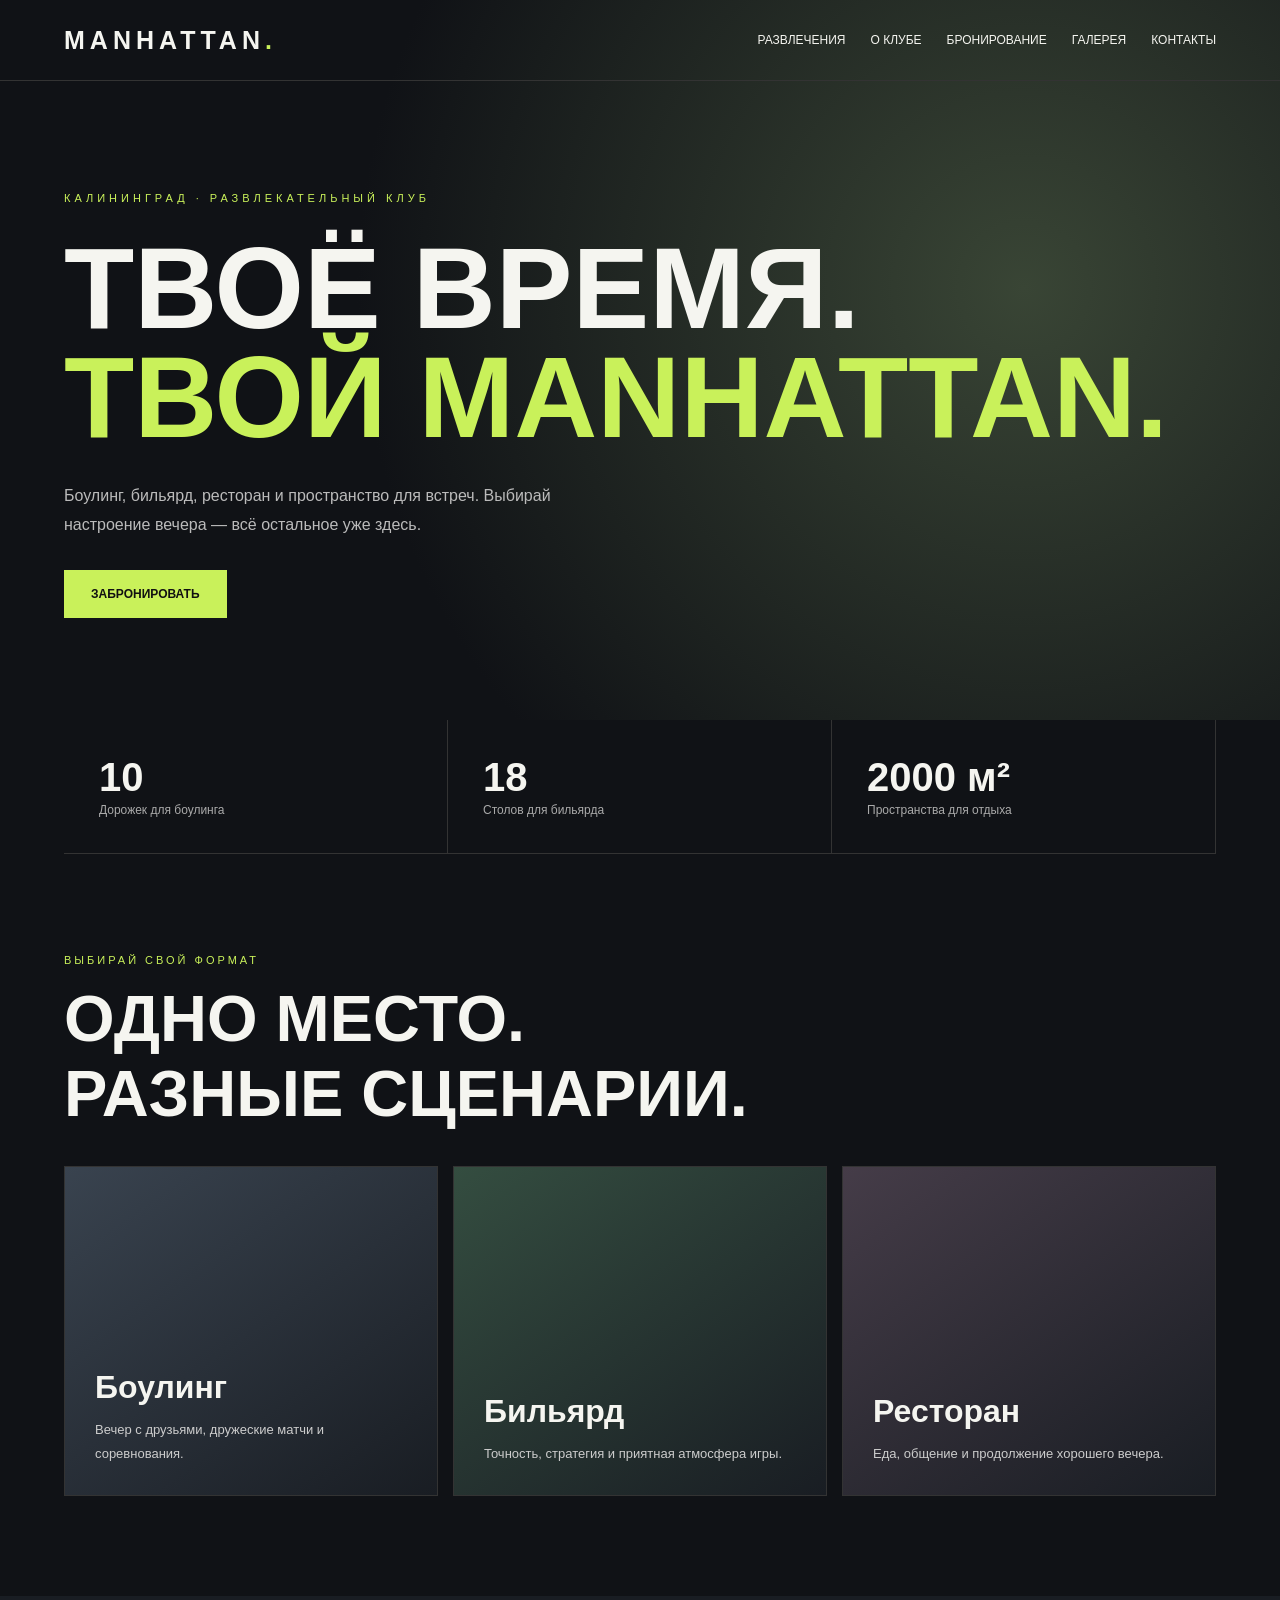
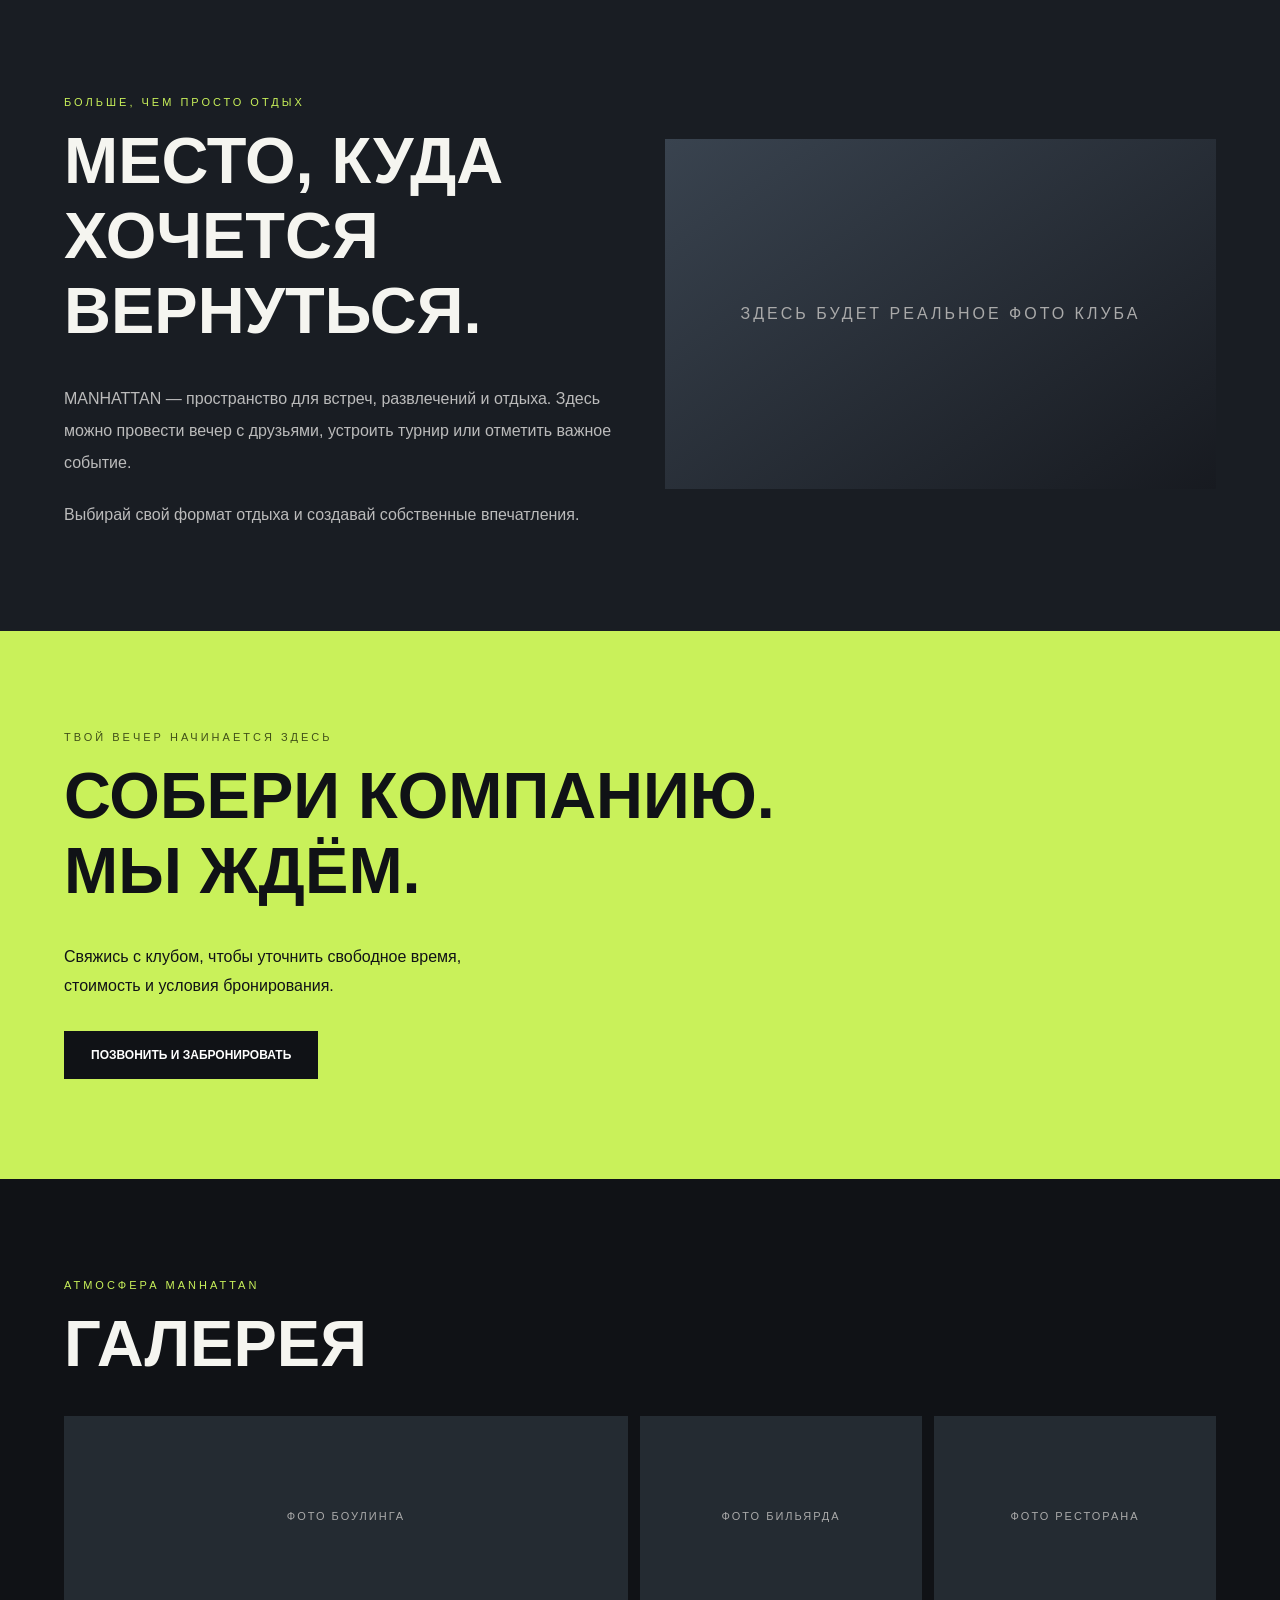
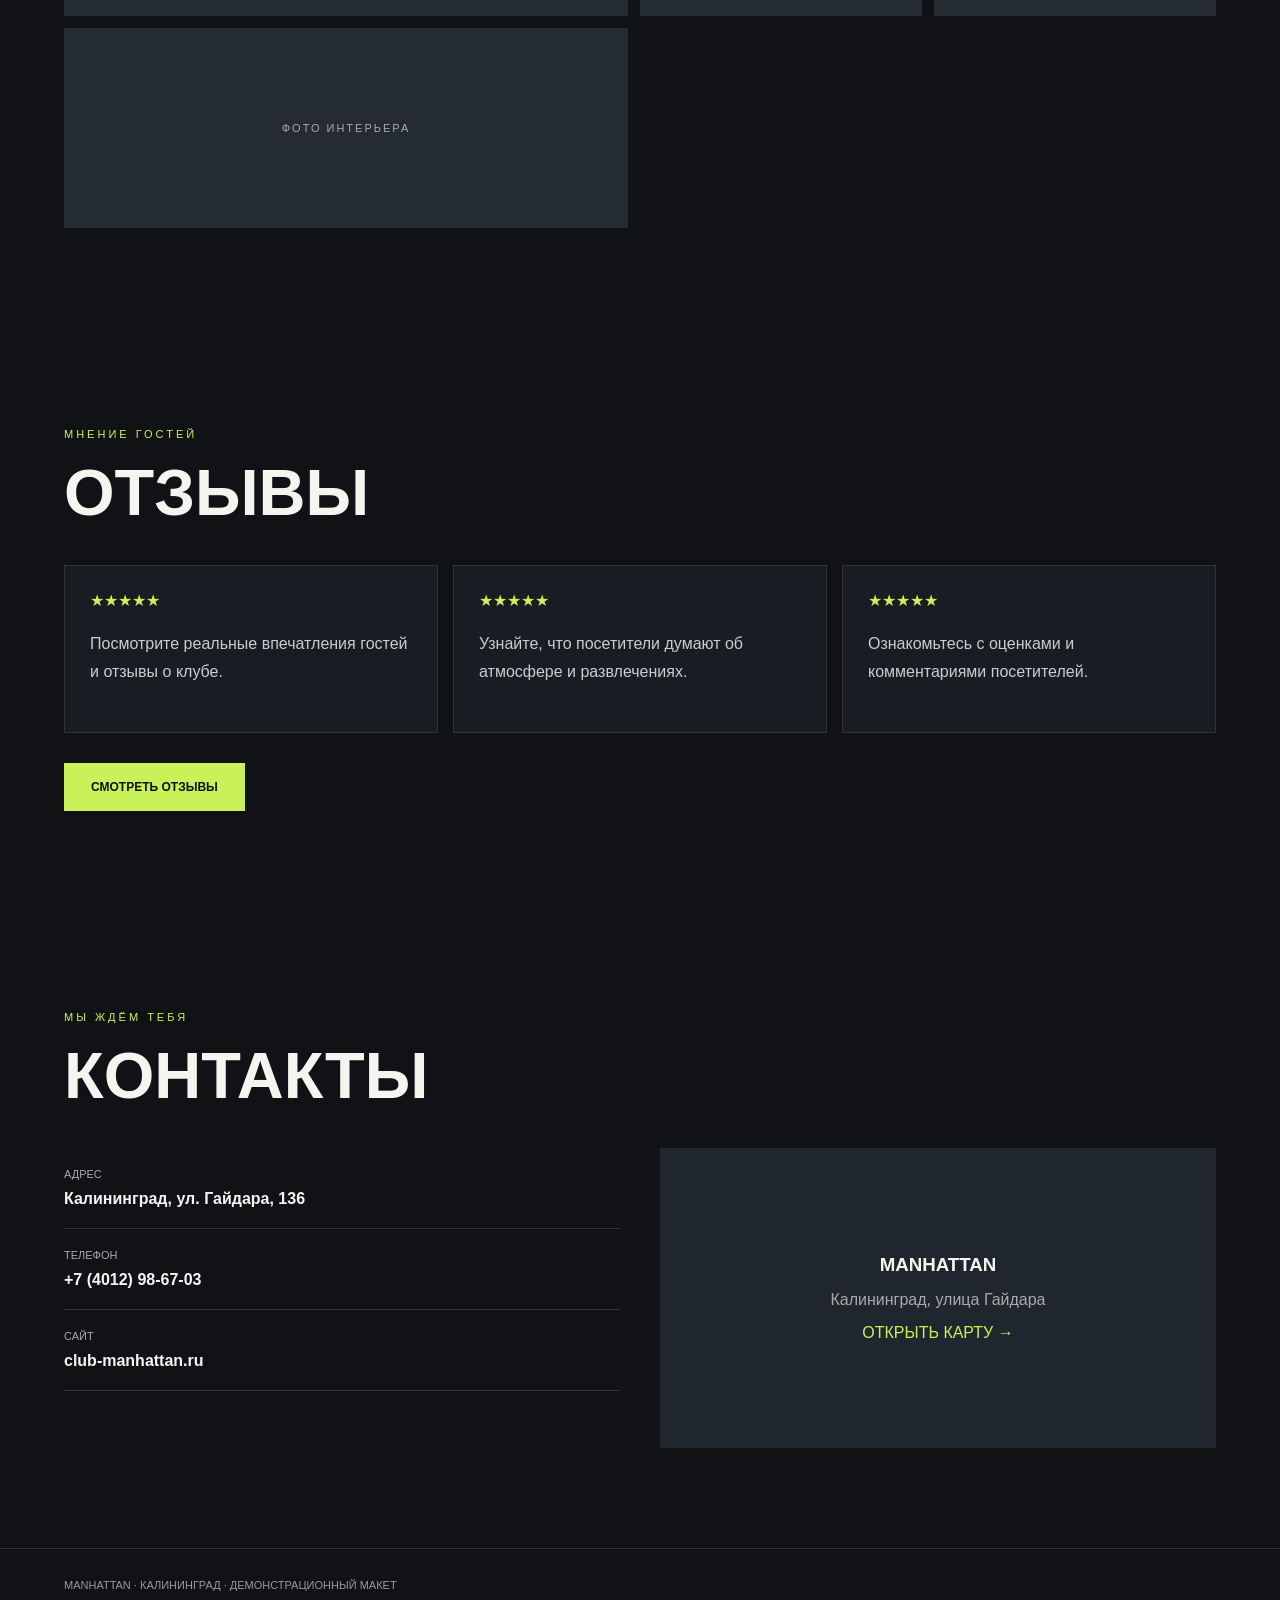
==== index.html @ 4fe59bce "Create index.html" ====
<!DOCTYPE html>
<html lang="ru">
<head>
<meta charset="UTF-8">
<meta name="viewport" content="width=device-width, initial-scale=1.0">
<title>MANHATTAN — Калининград</title>
<style>
*{box-sizing:border-box;margin:0;padding:0}
html{scroll-behavior:smooth}
body{background:#101216;color:#f5f5f0;font-family:Arial,sans-serif}
a{color:inherit;text-decoration:none}
.container{width:90%;max-width:1200px;margin:auto}
header{border-bottom:1px solid #333;position:absolute;width:100%;z-index:5}
nav{height:80px;display:flex;align-items:center;justify-content:space-between}
.logo{font-size:25px;font-weight:900;letter-spacing:5px}
.logo span{color:#c9f15a}
.links{display:flex;gap:25px;font-size:12px;text-transform:uppercase}
.links a:hover{color:#c9f15a}
.hero{min-height:720px;display:flex;align-items:center;background:radial-gradient(circle at 80% 40%,#394535,#101216 60%)}
.hero-content{padding-top:90px}
.tag{color:#c9f15a;letter-spacing:4px;font-size:11px}
h1{font-size:clamp(55px,10vw,115px);line-height:.95;margin:30px 0;font-weight:900}
h1 span{color:#c9f15a}
.hero p{color:#bbb;max-width:500px;line-height:1.8}
.btn{display:inline-block;background:#c9f15a;color:#111;padding:17px 27px;font-size:12px;font-weight:bold;margin-top:30px}
section{padding:100px 0}
h2{font-size:clamp(38px,6vw,65px);margin:15px 0 35px}
.label{color:#c9f15a;font-size:11px;letter-spacing:3px}
.facts{display:grid;grid-template-columns:repeat(3,1fr);border-bottom:1px solid #333}
.fact{padding:35px;border-right:1px solid #333}
.fact strong{font-size:40px;display:block}
.fact span{font-size:12px;color:#aaa}
.cards{display:grid;grid-template-columns:repeat(3,1fr);gap:15px}
.card{min-height:330px;padding:30px;display:flex;flex-direction:column;justify-content:end;background:linear-gradient(145deg,#39434f,#191d23);border:1px solid #333}
.card:nth-child(2){background:linear-gradient(145deg,#344d40,#191d23)}
.card:nth-child(3){background:linear-gradient(145deg,#453c48,#191d23)}
.card h3{font-size:32px;margin-bottom:12px}
.card p{font-size:13px;color:#ccc;line-height:1.8}
.dark{background:#191d23}
.about{display:grid;grid-template-columns:1fr 1fr;gap:50px;align-items:center}
.about p{color:#bbb;line-height:2;margin-top:20px}
.placeholder{min-height:350px;background:linear-gradient(145deg,#39434f,#171a20);display:flex;align-items:center;justify-content:center;color:#aaa;letter-spacing:3px;text-align:center;padding:20px}
.booking{background:#c9f15a;color:#101216}
.booking .label{color:#405018}
.booking p{line-height:1.8;max-width:450px}
.booking .btn{background:#101216;color:white}
.gallery{display:grid;grid-template-columns:2fr 1fr 1fr;gap:12px}
.gallery div{min-height:200px;background:#242b32;display:flex;align-items:center;justify-content:center;color:#aaa;font-size:11px;letter-spacing:2px;text-align:center;padding:15px}
.reviews{display:grid;grid-template-columns:repeat(3,1fr);gap:15px}
.review{background:#191d23;padding:25px;border:1px solid #333}
.review p{color:#ccc;line-height:1.8;margin:20px 0}
.stars{color:#c9f15a}
.contacts{display:grid;grid-template-columns:1fr 1fr;gap:40px}
.contact{padding:20px 0;border-bottom:1px solid #333}
.contact span{display:block;color:#aaa;font-size:11px;margin-bottom:10px}
.map{background:#20262e;min-height:300px;display:flex;align-items:center;justify-content:center;text-align:center;padding:25px}
.map a{color:#c9f15a}
footer{padding:30px 0;border-top:1px solid #333;color:#999;font-size:11px}
@media(max-width:750px){
.links{display:none}
.facts,.cards,.about,.reviews,.contacts{grid-template-columns:1fr}
.fact{border-right:0;border-bottom:1px solid #333}
section{padding:70px 0}
.gallery{grid-template-columns:1fr 1fr}
.gallery div:first-child{grid-column:span 2}
.hero{min-height:650px}
}
</style>
</head>
<body>

<header>
<div class="container">
<nav>
<a class="logo" href="#">MANHATTAN<span>.</span></a>
<div class="links">
<a href="#activities">Развлечения</a>
<a href="#about">О клубе</a>
<a href="#booking">Бронирование</a>
<a href="#gallery">Галерея</a>
<a href="#contacts">Контакты</a>
</div>
</nav>
</div>
</header>

<main>
<section class="hero">
<div class="container hero-content">
<div class="tag">КАЛИНИНГРАД · РАЗВЛЕКАТЕЛЬНЫЙ КЛУБ</div>
<h1>ТВОЁ ВРЕМЯ.<br><span>ТВОЙ MANHATTAN.</span></h1>
<p>Боулинг, бильярд, ресторан и пространство для встреч. Выбирай настроение вечера — всё остальное уже здесь.</p>
<a href="#booking" class="btn">ЗАБРОНИРОВАТЬ</a>
</div>
</section>

<div class="container facts">
<div class="fact"><strong>10</strong><span>Дорожек для боулинга</span></div>
<div class="fact"><strong>18</strong><span>Столов для бильярда</span></div>
<div class="fact"><strong>2000 м²</strong><span>Пространства для отдыха</span></div>
</div>

<section id="activities">
<div class="container">
<div class="label">ВЫБИРАЙ СВОЙ ФОРМАТ</div>
<h2>ОДНО МЕСТО.<br>РАЗНЫЕ СЦЕНАРИИ.</h2>
<div class="cards">
<div class="card"><h3>Боулинг</h3><p>Вечер с друзьями, дружеские матчи и соревнования.</p></div>
<div class="card"><h3>Бильярд</h3><p>Точность, стратегия и приятная атмосфера игры.</p></div>
<div class="card"><h3>Ресторан</h3><p>Еда, общение и продолжение хорошего вечера.</p></div>
</div>
</div>
</section>

<section class="dark" id="about">
<div class="container about">
<div>
<div class="label">БОЛЬШЕ, ЧЕМ ПРОСТО ОТДЫХ</div>
<h2>МЕСТО, КУДА ХОЧЕТСЯ ВЕРНУТЬСЯ.</h2>
<p>MANHATTAN — пространство для встреч, развлечений и отдыха. Здесь можно провести вечер с друзьями, устроить турнир или отметить важное событие.</p>
<p>Выбирай свой формат отдыха и создавай собственные впечатления.</p>
</div>
<div class="placeholder">ЗДЕСЬ БУДЕТ РЕАЛЬНОЕ ФОТО КЛУБА</div>
</div>
</section>

<section class="booking" id="booking">
<div class="container">
<div class="label">ТВОЙ ВЕЧЕР НАЧИНАЕТСЯ ЗДЕСЬ</div>
<h2>СОБЕРИ КОМПАНИЮ.<br>МЫ ЖДЁМ.</h2>
<p>Свяжись с клубом, чтобы уточнить свободное время, стоимость и условия бронирования.</p>
<a href="tel:+74012986703" class="btn">ПОЗВОНИТЬ И ЗАБРОНИРОВАТЬ</a>
</div>
</section>

<section id="gallery">
<div class="container">
<div class="label">АТМОСФЕРА MANHATTAN</div>
<h2>ГАЛЕРЕЯ</h2>
<div class="gallery">
<div>ФОТО БОУЛИНГА</div>
<div>ФОТО БИЛЬЯРДА</div>
<div>ФОТО РЕСТОРАНА</div>
<div>ФОТО ИНТЕРЬЕРА</div>
</div>
</div>
</section>

<section>
<div class="container">
<div class="label">МНЕНИЕ ГОСТЕЙ</div>
<h2>ОТЗЫВЫ</h2>
<div class="reviews">
<div class="review"><div class="stars">★★★★★</div><p>Посмотрите реальные впечатления гостей и отзывы о клубе.</p></div>
<div class="review"><div class="stars">★★★★★</div><p>Узнайте, что посетители думают об атмосфере и развлечениях.</p></div>
<div class="review"><div class="stars">★★★★★</div><p>Ознакомьтесь с оценками и комментариями посетителей.</p></div>
</div>
<a class="btn" href="https://yandex.ru/maps/?text=Manhattan%20Калининград" target="_blank">СМОТРЕТЬ ОТЗЫВЫ</a>
</div>
</section>

<section id="contacts">
<div class="container">
<div class="label">МЫ ЖДЁМ ТЕБЯ</div>
<h2>КОНТАКТЫ</h2>
<div class="contacts">
<div>
<div class="contact"><span>АДРЕС</span><strong>Калининград, ул. Гайдара, 136</strong></div>
<div class="contact"><span>ТЕЛЕФОН</span><strong><a href="tel:+74012986703">+7 (4012) 98-67-03</a></strong></div>
<div class="contact"><span>САЙТ</span><strong><a href="https://club-manhattan.ru/">club-manhattan.ru</a></strong></div>
</div>
<div class="map">
<div>
<h3>MANHATTAN</h3>
<p style="margin:15px 0;color:#aaa">Калининград, улица Гайдара</p>
<a href="https://yandex.ru/maps/?text=Manhattan%20Калининград" target="_blank">ОТКРЫТЬ КАРТУ →</a>
</div>
</div>
</div>
</div>
</section>
</main>

<footer>
<div class="container">
MANHATTAN · КАЛИНИНГРАД · ДЕМОНСТРАЦИОННЫЙ МАКЕТ
</div>
</footer>
</body>
</html>
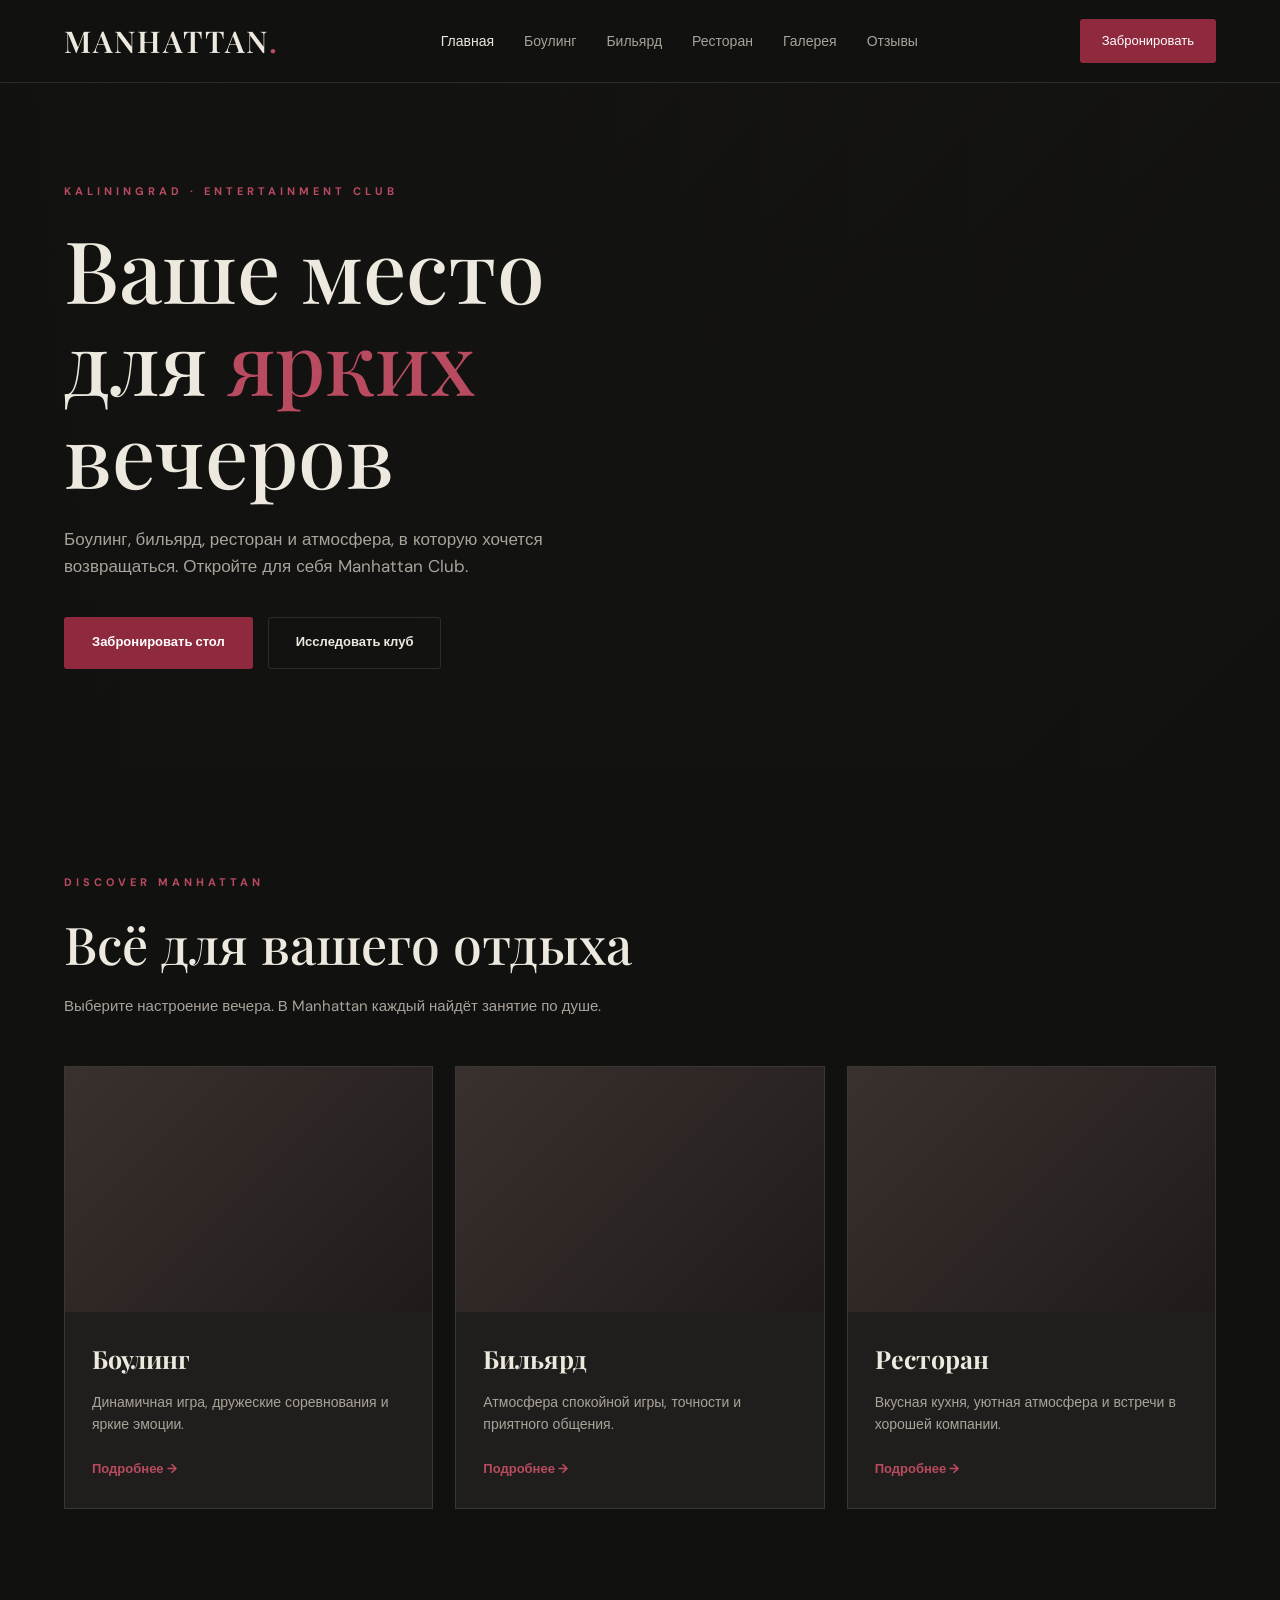
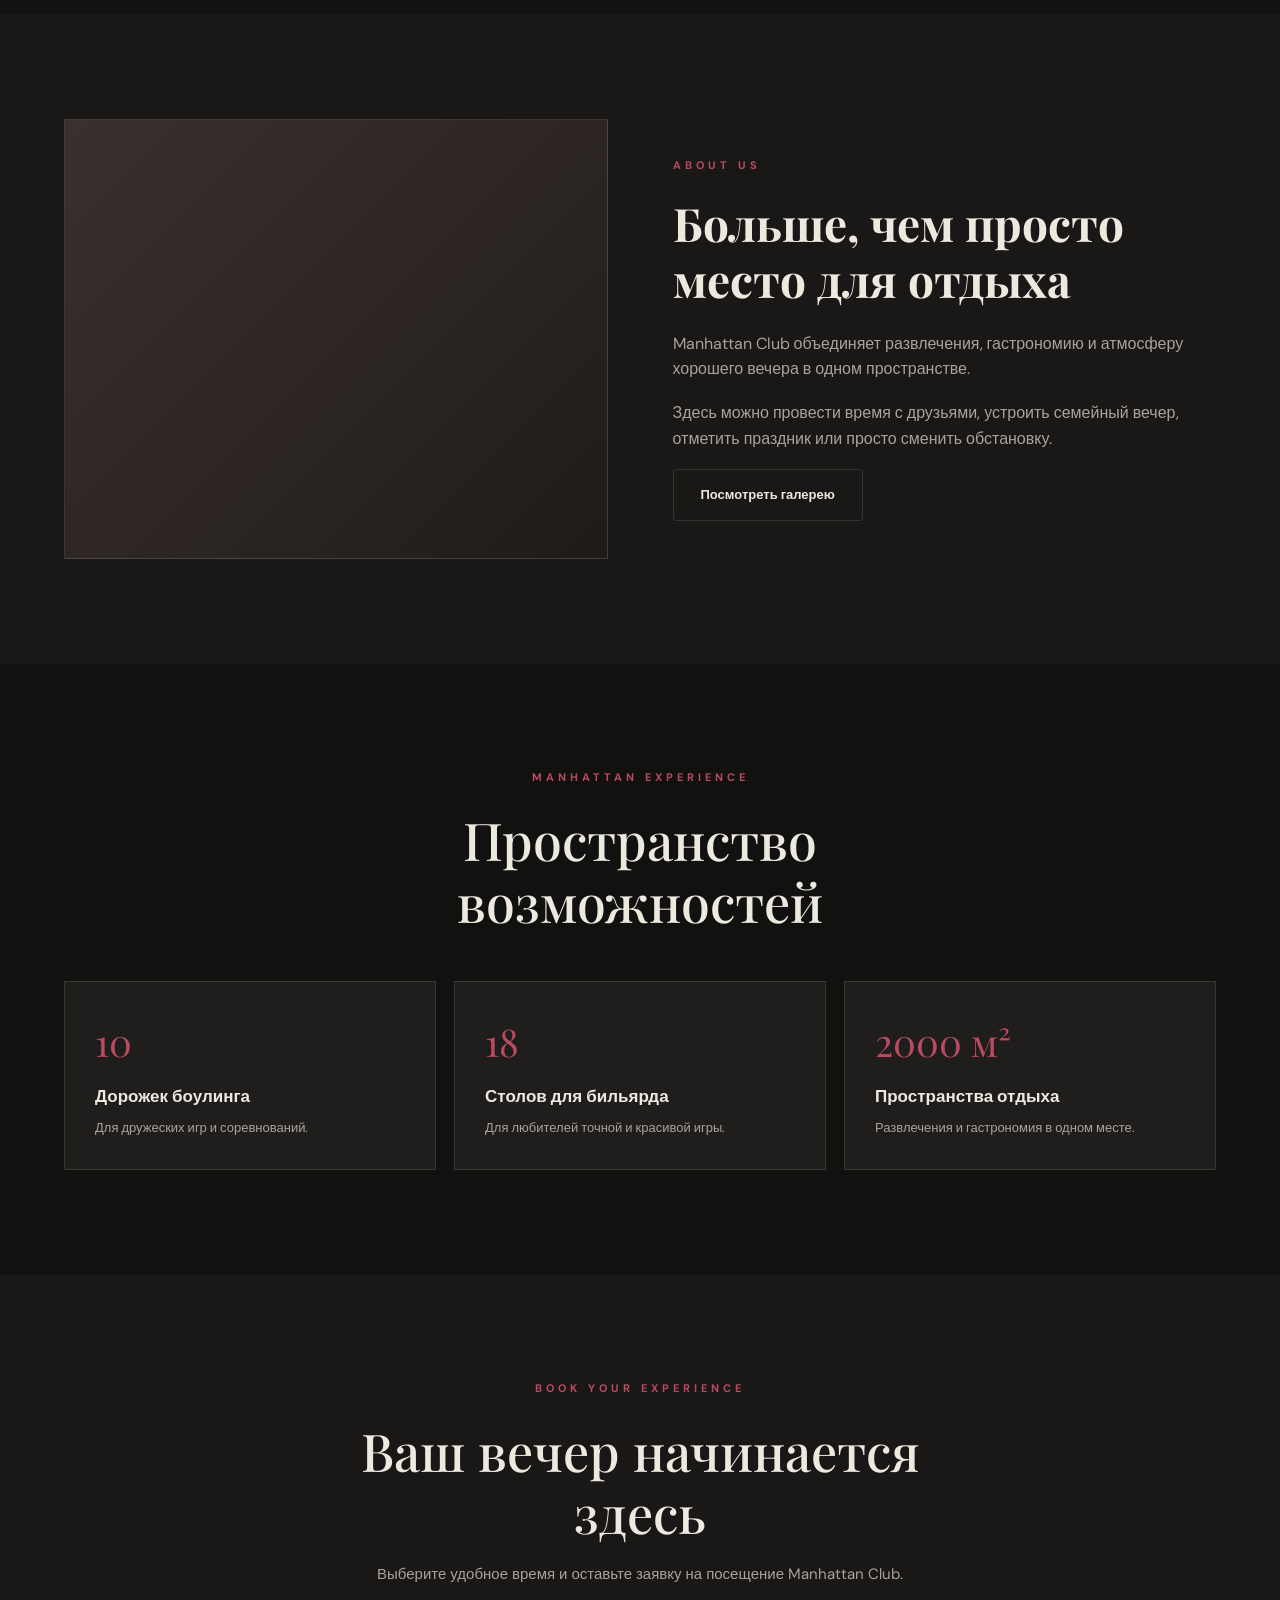
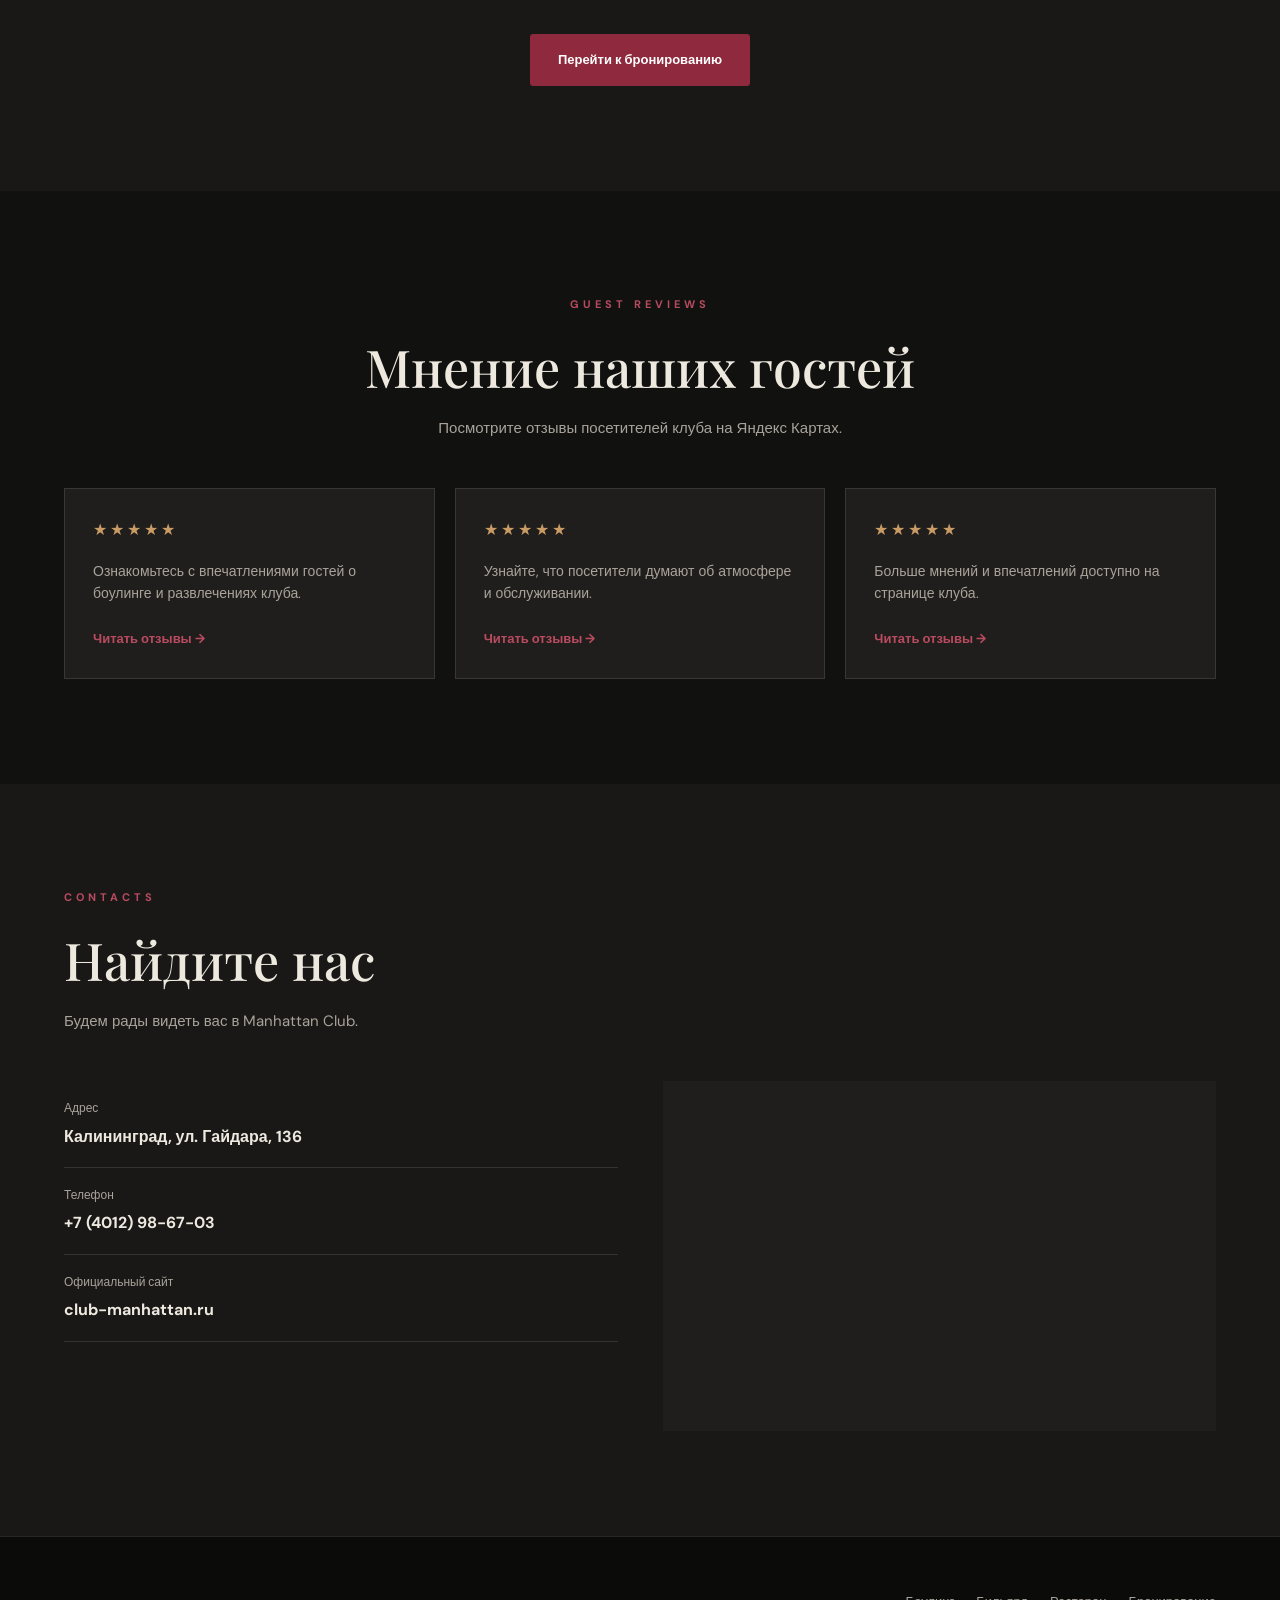
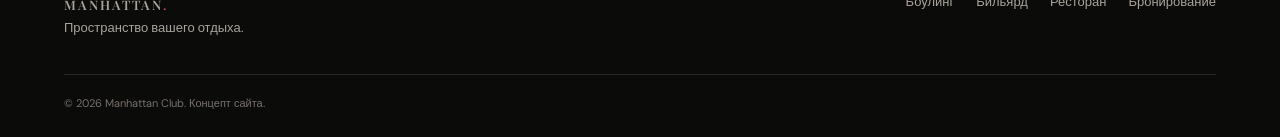
==== commit 74a26560: "Create index.html" ====
--- a/index.html
+++ b/index.html
@@ -2,190 +2,343 @@
 <!DOCTYPE html>
 <html lang="ru">
 <head>
-<meta charset="UTF-8">
-<meta name="viewport" content="width=device-width, initial-scale=1.0">
-<title>MANHATTAN — Калининград</title>
-<style>
-*{box-sizing:border-box;margin:0;padding:0}
-html{scroll-behavior:smooth}
-body{background:#101216;color:#f5f5f0;font-family:Arial,sans-serif}
-a{color:inherit;text-decoration:none}
-.container{width:90%;max-width:1200px;margin:auto}
-header{border-bottom:1px solid #333;position:absolute;width:100%;z-index:5}
-nav{height:80px;display:flex;align-items:center;justify-content:space-between}
-.logo{font-size:25px;font-weight:900;letter-spacing:5px}
-.logo span{color:#c9f15a}
-.links{display:flex;gap:25px;font-size:12px;text-transform:uppercase}
-.links a:hover{color:#c9f15a}
-.hero{min-height:720px;display:flex;align-items:center;background:radial-gradient(circle at 80% 40%,#394535,#101216 60%)}
-.hero-content{padding-top:90px}
-.tag{color:#c9f15a;letter-spacing:4px;font-size:11px}
-h1{font-size:clamp(55px,10vw,115px);line-height:.95;margin:30px 0;font-weight:900}
-h1 span{color:#c9f15a}
-.hero p{color:#bbb;max-width:500px;line-height:1.8}
-.btn{display:inline-block;background:#c9f15a;color:#111;padding:17px 27px;font-size:12px;font-weight:bold;margin-top:30px}
-section{padding:100px 0}
-h2{font-size:clamp(38px,6vw,65px);margin:15px 0 35px}
-.label{color:#c9f15a;font-size:11px;letter-spacing:3px}
-.facts{display:grid;grid-template-columns:repeat(3,1fr);border-bottom:1px solid #333}
-.fact{padding:35px;border-right:1px solid #333}
-.fact strong{font-size:40px;display:block}
-.fact span{font-size:12px;color:#aaa}
-.cards{display:grid;grid-template-columns:repeat(3,1fr);gap:15px}
-.card{min-height:330px;padding:30px;display:flex;flex-direction:column;justify-content:end;background:linear-gradient(145deg,#39434f,#191d23);border:1px solid #333}
-.card:nth-child(2){background:linear-gradient(145deg,#344d40,#191d23)}
-.card:nth-child(3){background:linear-gradient(145deg,#453c48,#191d23)}
-.card h3{font-size:32px;margin-bottom:12px}
-.card p{font-size:13px;color:#ccc;line-height:1.8}
-.dark{background:#191d23}
-.about{display:grid;grid-template-columns:1fr 1fr;gap:50px;align-items:center}
-.about p{color:#bbb;line-height:2;margin-top:20px}
-.placeholder{min-height:350px;background:linear-gradient(145deg,#39434f,#171a20);display:flex;align-items:center;justify-content:center;color:#aaa;letter-spacing:3px;text-align:center;padding:20px}
-.booking{background:#c9f15a;color:#101216}
-.booking .label{color:#405018}
-.booking p{line-height:1.8;max-width:450px}
-.booking .btn{background:#101216;color:white}
-.gallery{display:grid;grid-template-columns:2fr 1fr 1fr;gap:12px}
-.gallery div{min-height:200px;background:#242b32;display:flex;align-items:center;justify-content:center;color:#aaa;font-size:11px;letter-spacing:2px;text-align:center;padding:15px}
-.reviews{display:grid;grid-template-columns:repeat(3,1fr);gap:15px}
-.review{background:#191d23;padding:25px;border:1px solid #333}
-.review p{color:#ccc;line-height:1.8;margin:20px 0}
-.stars{color:#c9f15a}
-.contacts{display:grid;grid-template-columns:1fr 1fr;gap:40px}
-.contact{padding:20px 0;border-bottom:1px solid #333}
-.contact span{display:block;color:#aaa;font-size:11px;margin-bottom:10px}
-.map{background:#20262e;min-height:300px;display:flex;align-items:center;justify-content:center;text-align:center;padding:25px}
-.map a{color:#c9f15a}
-footer{padding:30px 0;border-top:1px solid #333;color:#999;font-size:11px}
-@media(max-width:750px){
-.links{display:none}
-.facts,.cards,.about,.reviews,.contacts{grid-template-columns:1fr}
-.fact{border-right:0;border-bottom:1px solid #333}
-section{padding:70px 0}
-.gallery{grid-template-columns:1fr 1fr}
-.gallery div:first-child{grid-column:span 2}
-.hero{min-height:650px}
-}
-</style>
+  <meta charset="UTF-8">
+  <meta name="viewport" content="width=device-width, initial-scale=1.0">
+  <meta name="description" content="Manhattan Club — боулинг, бильярд, ресторан и отдых в Калининграде.">
+  <title>Manhattan Club — территория отдыха</title>
+  <link rel="stylesheet" href="css/style.css">
+  <link rel="preconnect" href="https://fonts.googleapis.com">
+  <link rel="preconnect" href="https://fonts.gstatic.com" crossorigin>
 </head>
 <body>
 
-<header>
-<div class="container">
-<nav>
-<a class="logo" href="#">MANHATTAN<span>.</span></a>
-<div class="links">
-<a href="#activities">Развлечения</a>
-<a href="#about">О клубе</a>
-<a href="#booking">Бронирование</a>
-<a href="#gallery">Галерея</a>
-<a href="#contacts">Контакты</a>
-</div>
-</nav>
-</div>
+<header class="header">
+  <div class="container nav">
+    <a href="index.html" class="logo">MANHATTAN<span>.</span></a>
+
+    <nav class="nav-links">
+      <a href="index.html" class="active">Главная</a>
+      <a href="bowling.html">Боулинг</a>
+      <a href="billiard.html">Бильярд</a>
+      <a href="restaurant.html">Ресторан</a>
+      <a href="gallery.html">Галерея</a>
+      <a href="reviews.html">Отзывы</a>
+    </nav>
+
+    <a href="booking.html" class="nav-button">Забронировать</a>
+  </div>
 </header>
 
 <main>
-<section class="hero">
-<div class="container hero-content">
-<div class="tag">КАЛИНИНГРАД · РАЗВЛЕКАТЕЛЬНЫЙ КЛУБ</div>
-<h1>ТВОЁ ВРЕМЯ.<br><span>ТВОЙ MANHATTAN.</span></h1>
-<p>Боулинг, бильярд, ресторан и пространство для встреч. Выбирай настроение вечера — всё остальное уже здесь.</p>
-<a href="#booking" class="btn">ЗАБРОНИРОВАТЬ</a>
-</div>
-</section>
-
-<div class="container facts">
-<div class="fact"><strong>10</strong><span>Дорожек для боулинга</span></div>
-<div class="fact"><strong>18</strong><span>Столов для бильярда</span></div>
-<div class="fact"><strong>2000 м²</strong><span>Пространства для отдыха</span></div>
-</div>
-
-<section id="activities">
-<div class="container">
-<div class="label">ВЫБИРАЙ СВОЙ ФОРМАТ</div>
-<h2>ОДНО МЕСТО.<br>РАЗНЫЕ СЦЕНАРИИ.</h2>
-<div class="cards">
-<div class="card"><h3>Боулинг</h3><p>Вечер с друзьями, дружеские матчи и соревнования.</p></div>
-<div class="card"><h3>Бильярд</h3><p>Точность, стратегия и приятная атмосфера игры.</p></div>
-<div class="card"><h3>Ресторан</h3><p>Еда, общение и продолжение хорошего вечера.</p></div>
-</div>
-</div>
-</section>
-
-<section class="dark" id="about">
-<div class="container about">
-<div>
-<div class="label">БОЛЬШЕ, ЧЕМ ПРОСТО ОТДЫХ</div>
-<h2>МЕСТО, КУДА ХОЧЕТСЯ ВЕРНУТЬСЯ.</h2>
-<p>MANHATTAN — пространство для встреч, развлечений и отдыха. Здесь можно провести вечер с друзьями, устроить турнир или отметить важное событие.</p>
-<p>Выбирай свой формат отдыха и создавай собственные впечатления.</p>
-</div>
-<div class="placeholder">ЗДЕСЬ БУДЕТ РЕАЛЬНОЕ ФОТО КЛУБА</div>
-</div>
-</section>
-
-<section class="booking" id="booking">
-<div class="container">
-<div class="label">ТВОЙ ВЕЧЕР НАЧИНАЕТСЯ ЗДЕСЬ</div>
-<h2>СОБЕРИ КОМПАНИЮ.<br>МЫ ЖДЁМ.</h2>
-<p>Свяжись с клубом, чтобы уточнить свободное время, стоимость и условия бронирования.</p>
-<a href="tel:+74012986703" class="btn">ПОЗВОНИТЬ И ЗАБРОНИРОВАТЬ</a>
-</div>
-</section>
-
-<section id="gallery">
-<div class="container">
-<div class="label">АТМОСФЕРА MANHATTAN</div>
-<h2>ГАЛЕРЕЯ</h2>
-<div class="gallery">
-<div>ФОТО БОУЛИНГА</div>
-<div>ФОТО БИЛЬЯРДА</div>
-<div>ФОТО РЕСТОРАНА</div>
-<div>ФОТО ИНТЕРЬЕРА</div>
-</div>
-</div>
-</section>
-
-<section>
-<div class="container">
-<div class="label">МНЕНИЕ ГОСТЕЙ</div>
-<h2>ОТЗЫВЫ</h2>
-<div class="reviews">
-<div class="review"><div class="stars">★★★★★</div><p>Посмотрите реальные впечатления гостей и отзывы о клубе.</p></div>
-<div class="review"><div class="stars">★★★★★</div><p>Узнайте, что посетители думают об атмосфере и развлечениях.</p></div>
-<div class="review"><div class="stars">★★★★★</div><p>Ознакомьтесь с оценками и комментариями посетителей.</p></div>
-</div>
-<a class="btn" href="https://yandex.ru/maps/?text=Manhattan%20Калининград" target="_blank">СМОТРЕТЬ ОТЗЫВЫ</a>
-</div>
-</section>
-
-<section id="contacts">
-<div class="container">
-<div class="label">МЫ ЖДЁМ ТЕБЯ</div>
-<h2>КОНТАКТЫ</h2>
-<div class="contacts">
-<div>
-<div class="contact"><span>АДРЕС</span><strong>Калининград, ул. Гайдара, 136</strong></div>
-<div class="contact"><span>ТЕЛЕФОН</span><strong><a href="tel:+74012986703">+7 (4012) 98-67-03</a></strong></div>
-<div class="contact"><span>САЙТ</span><strong><a href="https://club-manhattan.ru/">club-manhattan.ru</a></strong></div>
-</div>
-<div class="map">
-<div>
-<h3>MANHATTAN</h3>
-<p style="margin:15px 0;color:#aaa">Калининград, улица Гайдара</p>
-<a href="https://yandex.ru/maps/?text=Manhattan%20Калининград" target="_blank">ОТКРЫТЬ КАРТУ →</a>
-</div>
-</div>
-</div>
-</div>
-</section>
+
+  <!-- ПЕРВЫЙ ЭКРАН -->
+  <section class="hero">
+    <div class="container">
+      <div class="hero-content">
+        <div class="eyebrow">KALININGRAD · ENTERTAINMENT CLUB</div>
+
+        <h1>
+          Ваше место<br>
+          для <span>ярких</span> вечеров
+        </h1>
+
+        <p>
+          Боулинг, бильярд, ресторан и атмосфера,
+          в которую хочется возвращаться.
+          Откройте для себя Manhattan Club.
+        </p>
+
+        <div class="hero-actions">
+          <a href="booking.html" class="btn btn-primary">
+            Забронировать стол
+          </a>
+
+          <a href="#activities" class="btn btn-outline">
+            Исследовать клуб
+          </a>
+        </div>
+      </div>
+    </div>
+  </section>
+
+  <!-- НАПРАВЛЕНИЯ -->
+  <section class="section" id="activities">
+    <div class="container">
+
+      <div class="section-heading">
+        <div class="eyebrow">DISCOVER MANHATTAN</div>
+        <h2>Всё для вашего отдыха</h2>
+        <p>
+          Выберите настроение вечера.
+          В Manhattan каждый найдёт занятие по душе.
+        </p>
+      </div>
+
+      <div class="cards-grid">
+
+        <article class="card">
+          <div class="card-image"></div>
+          <div class="card-content">
+            <h3>Боулинг</h3>
+            <p>
+              Динамичная игра, дружеские соревнования
+              и яркие эмоции.
+            </p>
+            <a href="bowling.html" class="card-link">
+              Подробнее →
+            </a>
+          </div>
+        </article>
+
+        <article class="card">
+          <div class="card-image"></div>
+          <div class="card-content">
+            <h3>Бильярд</h3>
+            <p>
+              Атмосфера спокойной игры, точности
+              и приятного общения.
+            </p>
+            <a href="billiard.html" class="card-link">
+              Подробнее →
+            </a>
+          </div>
+        </article>
+
+        <article class="card">
+          <div class="card-image"></div>
+          <div class="card-content">
+            <h3>Ресторан</h3>
+            <p>
+              Вкусная кухня, уютная атмосфера
+              и встречи в хорошей компании.
+            </p>
+            <a href="restaurant.html" class="card-link">
+              Подробнее →
+            </a>
+          </div>
+        </article>
+
+      </div>
+    </div>
+  </section>
+
+  <!-- О КЛУБЕ -->
+  <section class="section section-dark">
+    <div class="container about-grid">
+
+      <div class="about-image"></div>
+
+      <div class="about-text">
+        <div class="eyebrow">ABOUT US</div>
+        <h2>Больше, чем просто место для отдыха</h2>
+
+        <p>
+          Manhattan Club объединяет развлечения,
+          гастрономию и атмосферу хорошего вечера
+          в одном пространстве.
+        </p>
+
+        <p>
+          Здесь можно провести время с друзьями,
+          устроить семейный вечер, отметить праздник
+          или просто сменить обстановку.
+        </p>
+
+        <a href="gallery.html" class="btn btn-outline">
+          Посмотреть галерею
+        </a>
+      </div>
+
+    </div>
+  </section>
+
+  <!-- ПРЕИМУЩЕСТВА -->
+  <section class="section">
+    <div class="container">
+
+      <div class="section-heading center">
+        <div class="eyebrow">MANHATTAN EXPERIENCE</div>
+        <h2>Пространство возможностей</h2>
+      </div>
+
+      <div class="features">
+
+        <div class="feature">
+          <div class="feature-number">10</div>
+          <h3>Дорожек боулинга</h3>
+          <p>Для дружеских игр и соревнований.</p>
+        </div>
+
+        <div class="feature">
+          <div class="feature-number">18</div>
+          <h3>Столов для бильярда</h3>
+          <p>Для любителей точной и красивой игры.</p>
+        </div>
+
+        <div class="feature">
+          <div class="feature-number">2000 м²</div>
+          <h3>Пространства отдыха</h3>
+          <p>Развлечения и гастрономия в одном месте.</p>
+        </div>
+
+      </div>
+
+    </div>
+  </section>
+
+  <!-- БРОНИРОВАНИЕ -->
+  <section class="section section-dark">
+    <div class="container">
+
+      <div class="section-heading center">
+        <div class="eyebrow">BOOK YOUR EXPERIENCE</div>
+        <h2>Ваш вечер начинается здесь</h2>
+        <p>
+          Выберите удобное время и оставьте заявку
+          на посещение Manhattan Club.
+        </p>
+      </div>
+
+      <div style="text-align:center">
+        <a href="booking.html" class="btn btn-primary">
+          Перейти к бронированию
+        </a>
+      </div>
+
+    </div>
+  </section>
+
+  <!-- ОТЗЫВЫ -->
+  <section class="section">
+    <div class="container">
+
+      <div class="section-heading center">
+        <div class="eyebrow">GUEST REVIEWS</div>
+        <h2>Мнение наших гостей</h2>
+        <p>
+          Посмотрите отзывы посетителей клуба
+          на Яндекс Картах.
+        </p>
+      </div>
+
+      <div class="reviews-grid">
+
+        <div class="review">
+          <div class="review-stars">★★★★★</div>
+          <p>
+            Ознакомьтесь с впечатлениями гостей
+            о боулинге и развлечениях клуба.
+          </p>
+          <a class="card-link"
+             href="https://yandex.com/maps/org/manhattan_club/1027581451/reviews/"
+             target="_blank" rel="noopener">
+            Читать отзывы →
+          </a>
+        </div>
+
+        <div class="review">
+          <div class="review-stars">★★★★★</div>
+          <p>
+            Узнайте, что посетители думают
+            об атмосфере и обслуживании.
+          </p>
+          <a class="card-link"
+             href="https://yandex.com/maps/org/manhattan_club/1027581451/reviews/"
+             target="_blank" rel="noopener">
+            Читать отзывы →
+          </a>
+        </div>
+
+        <div class="review">
+          <div class="review-stars">★★★★★</div>
+          <p>
+            Больше мнений и впечатлений
+            доступно на странице клуба.
+          </p>
+          <a class="card-link"
+             href="https://yandex.com/maps/org/manhattan_club/1027581451/reviews/"
+             target="_blank" rel="noopener">
+            Читать отзывы →
+          </a>
+        </div>
+
+      </div>
+
+    </div>
+  </section>
+
+  <!-- КОНТАКТЫ -->
+  <section class="section section-dark">
+    <div class="container">
+
+      <div class="section-heading">
+        <div class="eyebrow">CONTACTS</div>
+        <h2>Найдите нас</h2>
+        <p>Будем рады видеть вас в Manhattan Club.</p>
+      </div>
+
+      <div class="contacts-grid">
+
+        <div>
+          <div class="contact-item">
+            <span>Адрес</span>
+            <strong>Калининград, ул. Гайдара, 136</strong>
+          </div>
+
+          <div class="contact-item">
+            <span>Телефон</span>
+            <strong>
+              <a href="tel:+74012986703">+7 (4012) 98-67-03</a>
+            </strong>
+          </div>
+
+          <div class="contact-item">
+            <span>Официальный сайт</span>
+            <strong>
+              <a href="https://club-manhattan.ru/"
+                 target="_blank" rel="noopener">
+                club-manhattan.ru
+              </a>
+            </strong>
+          </div>
+        </div>
+
+        <iframe
+          class="map-frame"
+          src="https://yandex.ru/map-widget/v1/?text=Manhattan%20Club%20Kaliningrad%20Gaidara%20136"
+          loading="lazy"
+          title="Manhattan Club на карте">
+        </iframe>
+
+      </div>
+    </div>
+  </section>
+
 </main>
 
-<footer>
-<div class="container">
-MANHATTAN · КАЛИНИНГРАД · ДЕМОНСТРАЦИОННЫЙ МАКЕТ
-</div>
+<footer class="footer">
+  <div class="container">
+
+    <div class="footer-content">
+      <div>
+        <a href="index.html" class="logo">MANHATTAN<span>.</span></a>
+        <p>Пространство вашего отдыха.</p>
+      </div>
+
+      <div class="footer-links">
+        <a href="bowling.html">Боулинг</a>
+        <a href="billiard.html">Бильярд</a>
+        <a href="restaurant.html">Ресторан</a>
+        <a href="booking.html">Бронирование</a>
+      </div>
+    </div>
+
+    <div class="footer-bottom">
+      © 2026 Manhattan Club. Концепт сайта.
+    </div>
+
+  </div>
 </footer>
+
 </body>
 </html>
--- a/css/style.css
+++ b/css/style.css
@@ -0,0 +1,668 @@
+
+@import url('https://fonts.googleapis.com/css2?family=DM+Sans:wght@400;500;600;700&family=Playfair+Display:wght@400;500;600;700&display=swap');
+
+:root {
+  --bg: #111110;
+  --bg-soft: #191817;
+  --card: #201e1c;
+  --cream: #eee9df;
+  --muted: #a9a39a;
+  --accent: #8f293e;
+  --accent-light: #b94b60;
+  --border: rgba(238,233,223,.12);
+  --max-width: 1240px;
+}
+
+* {
+  margin: 0;
+  padding: 0;
+  box-sizing: border-box;
+}
+
+html {
+  scroll-behavior: smooth;
+  scroll-padding-top: 90px;
+}
+
+body {
+  background: var(--bg);
+  color: var(--cream);
+  font-family: 'DM Sans', sans-serif;
+  line-height: 1.6;
+  overflow-x: hidden;
+}
+
+a {
+  color: inherit;
+  text-decoration: none;
+}
+
+button, input, select, textarea {
+  font: inherit;
+}
+
+button, a {
+  -webkit-tap-highlight-color: transparent;
+}
+
+img {
+  display: block;
+  max-width: 100%;
+}
+
+.container {
+  width: min(var(--max-width), 90%);
+  margin: 0 auto;
+}
+
+/* HEADER */
+
+.header {
+  position: sticky;
+  top: 0;
+  z-index: 100;
+  background: rgba(17,17,16,.94);
+  backdrop-filter: blur(18px);
+  border-bottom: 1px solid var(--border);
+}
+
+.nav {
+  min-height: 82px;
+  display: flex;
+  align-items: center;
+  justify-content: space-between;
+  gap: 30px;
+}
+
+.logo {
+  font-family: 'Playfair Display', serif;
+  font-size: 30px;
+  font-weight: 600;
+  letter-spacing: 2px;
+}
+
+.logo span {
+  color: var(--accent-light);
+}
+
+.nav-links {
+  display: flex;
+  align-items: center;
+  gap: 30px;
+}
+
+.nav-links a {
+  color: var(--muted);
+  font-size: 14px;
+  transition: .3s;
+}
+
+.nav-links a:hover,
+.nav-links a.active {
+  color: var(--cream);
+}
+
+.nav-button {
+  padding: 12px 22px;
+  background: var(--accent);
+  border-radius: 3px;
+  color: white;
+  font-size: 13px;
+  transition: .3s;
+}
+
+.nav-button:hover,
+.btn-primary:hover {
+  background: var(--accent-light);
+  transform: translateY(-2px);
+}
+
+/* HERO */
+
+.hero {
+  min-height: 680px;
+  display: flex;
+  align-items: center;
+  position: relative;
+  overflow: hidden;
+  background:
+    linear-gradient(90deg, rgba(17,17,16,.98), rgba(17,17,16,.72)),
+    linear-gradient(135deg, #292321, #111110);
+}
+
+.hero-content {
+  max-width: 760px;
+  padding: 100px 0;
+  position: relative;
+  z-index: 2;
+}
+
+.eyebrow {
+  color: var(--accent-light);
+  text-transform: uppercase;
+  letter-spacing: 4px;
+  font-size: 11px;
+  font-weight: 700;
+  margin-bottom: 22px;
+}
+
+.hero h1 {
+  font-family: 'Playfair Display', serif;
+  font-size: clamp(48px, 7vw, 86px);
+  line-height: 1.08;
+  font-weight: 500;
+  margin-bottom: 25px;
+}
+
+.hero h1 span {
+  color: var(--accent-light);
+}
+
+.hero p {
+  max-width: 520px;
+  color: var(--muted);
+  font-size: 17px;
+  margin-bottom: 36px;
+}
+
+.hero-actions {
+  display: flex;
+  flex-wrap: wrap;
+  gap: 15px;
+}
+
+/* BUTTONS */
+
+.btn {
+  display: inline-flex;
+  justify-content: center;
+  align-items: center;
+  min-height: 52px;
+  padding: 0 27px;
+  border: 1px solid transparent;
+  border-radius: 3px;
+  cursor: pointer;
+  font-size: 13px;
+  font-weight: 600;
+  transition: .3s;
+}
+
+.btn-primary {
+  background: var(--accent);
+  color: white;
+}
+
+.btn-outline {
+  border-color: var(--border);
+  color: var(--cream);
+}
+
+.btn-outline:hover {
+  border-color: var(--accent-light);
+  color: var(--accent-light);
+}
+
+/* SECTIONS */
+
+.section {
+  padding: 105px 0;
+}
+
+.section-dark {
+  background: var(--bg-soft);
+}
+
+.section-heading {
+  max-width: 680px;
+  margin-bottom: 48px;
+}
+
+.section-heading h2 {
+  font-family: 'Playfair Display', serif;
+  font-size: clamp(34px, 5vw, 52px);
+  font-weight: 500;
+  line-height: 1.2;
+  margin-bottom: 18px;
+}
+
+.section-heading p {
+  color: var(--muted);
+  font-size: 15px;
+}
+
+.section-heading.center {
+  text-align: center;
+  margin-left: auto;
+  margin-right: auto;
+}
+
+/* CARDS */
+
+.cards-grid {
+  display: grid;
+  grid-template-columns: repeat(3, 1fr);
+  gap: 22px;
+}
+
+.card {
+  background: var(--card);
+  border: 1px solid var(--border);
+  overflow: hidden;
+  transition: .35s;
+}
+
+.card:hover {
+  transform: translateY(-7px);
+  border-color: rgba(185,75,96,.55);
+}
+
+.card-image {
+  height: 245px;
+  background: linear-gradient(135deg, #39312e, #201b1a);
+  overflow: hidden;
+}
+
+.card-image img {
+  width: 100%;
+  height: 100%;
+  object-fit: cover;
+  transition: .6s;
+}
+
+.card:hover .card-image img {
+  transform: scale(1.05);
+}
+
+.card-content {
+  padding: 27px;
+}
+
+.card-content h3 {
+  font-family: 'Playfair Display', serif;
+  font-size: 25px;
+  margin-bottom: 12px;
+}
+
+.card-content p {
+  color: var(--muted);
+  font-size: 14px;
+  margin-bottom: 20px;
+}
+
+.card-link {
+  color: var(--accent-light);
+  font-size: 13px;
+  font-weight: 700;
+}
+
+/* ABOUT */
+
+.about-grid {
+  display: grid;
+  grid-template-columns: 1fr 1fr;
+  gap: 65px;
+  align-items: center;
+}
+
+.about-image {
+  min-height: 440px;
+  background: linear-gradient(135deg, #39312e, #201b1a);
+  border: 1px solid var(--border);
+}
+
+.about-image img {
+  width: 100%;
+  height: 100%;
+  min-height: 440px;
+  object-fit: cover;
+}
+
+.about-text h2 {
+  font-family: 'Playfair Display', serif;
+  font-size: 46px;
+  line-height: 1.2;
+  margin-bottom: 24px;
+}
+
+.about-text p {
+  color: var(--muted);
+  margin-bottom: 18px;
+}
+
+/* ADVANTAGES */
+
+.features {
+  display: grid;
+  grid-template-columns: repeat(3, 1fr);
+  gap: 18px;
+}
+
+.feature {
+  padding: 30px;
+  background: var(--card);
+  border: 1px solid var(--border);
+}
+
+.feature-number {
+  color: var(--accent-light);
+  font-family: 'Playfair Display', serif;
+  font-size: 38px;
+  margin-bottom: 10px;
+}
+
+.feature h3 {
+  font-size: 17px;
+  margin-bottom: 8px;
+}
+
+.feature p {
+  color: var(--muted);
+  font-size: 13px;
+}
+
+/* BOOKING */
+
+.booking-box {
+  max-width: 850px;
+  margin: 0 auto;
+  padding: 45px;
+  background: var(--card);
+  border: 1px solid var(--border);
+}
+
+.booking-form {
+  display: grid;
+  grid-template-columns: 1fr 1fr;
+  gap: 20px;
+}
+
+.form-group {
+  display: flex;
+  flex-direction: column;
+  gap: 8px;
+}
+
+.form-group.full {
+  grid-column: 1 / -1;
+}
+
+.form-group label {
+  color: var(--muted);
+  font-size: 12px;
+}
+
+.form-group input,
+.form-group select,
+.form-group textarea {
+  width: 100%;
+  padding: 15px;
+  background: #151413;
+  border: 1px solid var(--border);
+  border-radius: 3px;
+  color: var(--cream);
+  outline: none;
+}
+
+.form-group input:focus,
+.form-group select:focus,
+.form-group textarea:focus {
+  border-color: var(--accent-light);
+}
+
+.booking-form .btn {
+  grid-column: 1 / -1;
+}
+
+/* GALLERY */
+
+.gallery-grid {
+  display: grid;
+  grid-template-columns: repeat(3, 1fr);
+  gap: 15px;
+}
+
+.gallery-item {
+  min-height: 230px;
+  background: linear-gradient(135deg, #39312e, #201b1a);
+  overflow: hidden;
+}
+
+.gallery-item img {
+  width: 100%;
+  height: 100%;
+  object-fit: cover;
+  transition: .5s;
+}
+
+.gallery-item:hover img {
+  transform: scale(1.06);
+}
+
+/* REVIEWS */
+
+.reviews-grid {
+  display: grid;
+  grid-template-columns: repeat(3, 1fr);
+  gap: 20px;
+}
+
+.review {
+  padding: 28px;
+  background: var(--card);
+  border: 1px solid var(--border);
+}
+
+.review-stars {
+  color: #c99b65;
+  letter-spacing: 3px;
+  margin-bottom: 17px;
+}
+
+.review p {
+  color: var(--muted);
+  font-size: 14px;
+  margin-bottom: 20px;
+}
+
+.review-author {
+  font-weight: 700;
+  font-size: 13px;
+}
+
+/* CONTACTS */
+
+.contacts-grid {
+  display: grid;
+  grid-template-columns: 1fr 1fr;
+  gap: 45px;
+}
+
+.contact-item {
+  padding: 18px 0;
+  border-bottom: 1px solid var(--border);
+}
+
+.contact-item span {
+  display: block;
+  color: var(--muted);
+  font-size: 12px;
+  margin-bottom: 5px;
+}
+
+.contact-item strong {
+  font-size: 16px;
+}
+
+.map-frame {
+  width: 100%;
+  min-height: 350px;
+  border: 0;
+  background: var(--card);
+}
+
+/* INNER PAGES */
+
+.page-hero {
+  padding: 110px 0;
+  background: linear-gradient(135deg, #292321, #111110);
+}
+
+.page-hero h1 {
+  font-family: 'Playfair Display', serif;
+  font-size: clamp(42px, 6vw, 68px);
+  font-weight: 500;
+  margin-bottom: 15px;
+}
+
+.page-hero p {
+  color: var(--muted);
+  max-width: 600px;
+}
+
+/* FOOTER */
+
+.footer {
+  padding: 55px 0 25px;
+  background: #0b0b0a;
+  border-top: 1px solid var(--border);
+}
+
+.footer-content {
+  display: flex;
+  justify-content: space-between;
+  flex-wrap: wrap;
+  gap: 30px;
+  padding-bottom: 35px;
+}
+
+.footer p,
+.footer a {
+  color: var(--muted);
+  font-size: 13px;
+}
+
+.footer-links {
+  display: flex;
+  flex-wrap: wrap;
+  gap: 22px;
+}
+
+.footer-bottom {
+  padding-top: 20px;
+  border-top: 1px solid var(--border);
+  color: #77716b;
+  font-size: 11px;
+}
+
+/* ANIMATIONS */
+
+@keyframes fadeUp {
+  from {
+    opacity: 0;
+    transform: translateY(22px);
+  }
+  to {
+    opacity: 1;
+    transform: translateY(0);
+  }
+}
+
+.hero-content {
+  animation: fadeUp .8s ease both;
+}
+
+/* RESPONSIVE */
+
+@media (max-width: 900px) {
+  .nav-links {
+    gap: 15px;
+  }
+
+  .cards-grid,
+  .reviews-grid {
+    grid-template-columns: repeat(2, 1fr);
+  }
+
+  .about-grid {
+    gap: 35px;
+  }
+
+  .features {
+    grid-template-columns: repeat(2, 1fr);
+  }
+}
+
+@media (max-width: 650px) {
+  .nav {
+    min-height: 70px;
+    flex-wrap: wrap;
+    padding: 15px 0;
+  }
+
+  .logo {
+    font-size: 25px;
+  }
+
+  .nav-links {
+    order: 3;
+    width: 100%;
+    overflow-x: auto;
+    padding-bottom: 5px;
+    gap: 22px;
+  }
+
+  .nav-links a {
+    white-space: nowrap;
+    font-size: 12px;
+  }
+
+  .nav-button {
+    padding: 10px 14px;
+    font-size: 11px;
+  }
+
+  .hero {
+    min-height: 570px;
+  }
+
+  .hero-content {
+    padding: 75px 0;
+  }
+
+  .hero p {
+    font-size: 15px;
+  }
+
+  .section {
+    padding: 70px 0;
+  }
+
+  .cards-grid,
+  .reviews-grid,
+  .features,
+  .gallery-grid,
+  .about-grid,
+  .contacts-grid {
+    grid-template-columns: 1fr;
+  }
+
+  .about-text h2 {
+    font-size: 36px;
+  }
+
+  .booking-box {
+    padding: 23px;
+  }
+
+  .booking-form {
+    grid-template-columns: 1fr;
+  }
+
+  .form-group.full {
+    grid-column: auto;
+  }
+
+  .footer-content {
+    flex-direction: column;
+  }
+}
